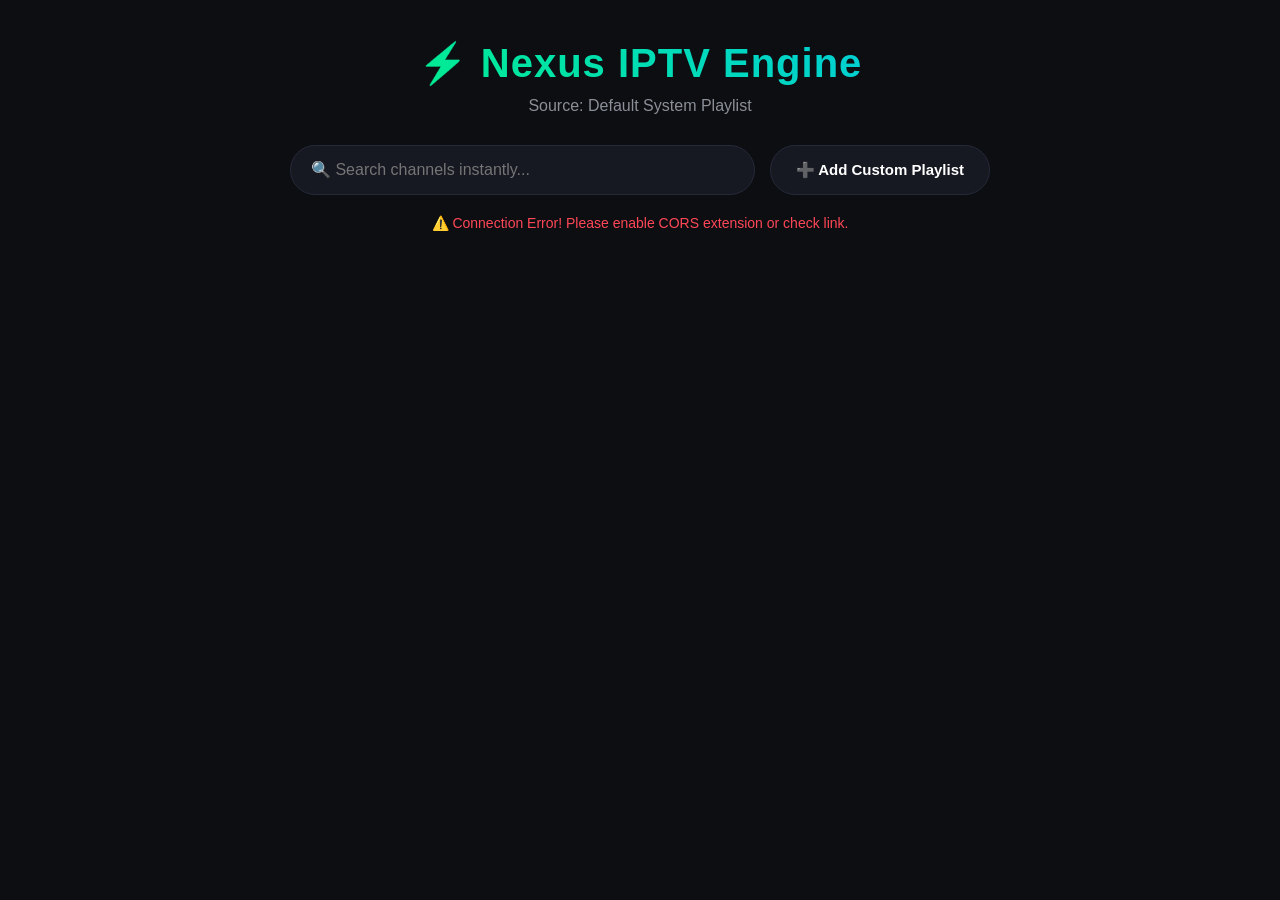
==== index.html @ 08beca46 "Update index.html" ====
<!DOCTYPE html>
<html lang="en">
<head>
    <meta charset="UTF-8">
    <meta name="viewport" content="width=device-width, initial-scale=1.0">
    <title>⚡ Nexus IPTV Engine</title>
    <link rel="stylesheet" href="style.css">
</head>
<body>

    <div class="header">
        <h1 id="appTitle">⚡ Nexus IPTV Engine</h1>
        <p id="playlistSource">Source: Loading default playlist...</p>
        
        <div class="controls-container">
            <div class="search-wrapper">
                <input type="text" id="searchBar" placeholder="🔍 Search channels instantly..." onkeyup="searchChannels()">
            </div>
            <button class="btn" onclick="addNewPlaylist()">➕ Add Custom Playlist</button>
        </div>

        <div id="statusMessage">Connecting to data stream...</div>
    </div>

    <div class="main-content">
        <div class="channel-grid" id="channelGrid">
            <!-- Channels JavaScript se yahan load honge -->
        </div>
    </div>

    <script src="script.js"></script>
</body>
</html>
---- style.css ----
:root {
    --bg-color: #0d0e12;
    --card-bg: #161822;
    --accent-color: #00ff66;
    --text-color: #ffffff;
    --text-muted: #8a8f98;
}

body {
    font-family: 'Segoe UI', Tahoma, Geneva, Verdana, sans-serif;
    background-color: var(--bg-color);
    color: var(--text-color);
    margin: 0;
    padding: 0;
    display: flex;
    flex-direction: column;
    align-items: center;
    min-height: 100vh;
}

.header {
    width: 100%;
    max-width: 1100px;
    padding: 40px 20px 20px 20px;
    box-sizing: border-box;
    text-align: center;
}

.header h1 {
    margin: 0 0 10px 0;
    font-size: 2.5rem;
    letter-spacing: 1px;
    background: linear-gradient(45deg, #00ff66, #00bcff);
    -webkit-background-clip: text;
    -webkit-text-fill-color: transparent;
}

.header p {
    color: var(--text-muted);
    margin: 0 0 30px 0;
}

/* Search aur Controls Area */
.controls-container {
    display: flex;
    gap: 15px;
    width: 100%;
    max-width: 700px;
    margin: 0 auto;
}

.search-wrapper {
    position: relative;
    flex: 1;
}

#searchBar {
    width: 100%;
    padding: 15px 20px;
    background-color: var(--card-bg);
    border: 1px solid #262938;
    border-radius: 30px;
    color: var(--text-color);
    font-size: 16px;
    outline: none;
    box-sizing: border-box;
    transition: all 0.3s ease;
}

#searchBar:focus {
    border-color: var(--accent-color);
    box-shadow: 0 0 15px rgba(0, 255, 102, 0.2);
}

.btn {
    background-color: var(--card-bg);
    border: 1px solid #262938;
    color: var(--text-color);
    padding: 0 25px;
    border-radius: 30px;
    cursor: pointer;
    font-weight: 600;
    font-size: 15px;
    transition: all 0.3s ease;
    white-space: nowrap;
}

.btn:hover {
    background-color: var(--accent-color);
    color: #000;
    border-color: var(--accent-color);
    box-shadow: 0 0 15px rgba(0, 255, 102, 0.3);
}

/* Status Indicator */
#statusMessage {
    margin: 20px 0;
    font-size: 14px;
    color: var(--accent-color);
    font-weight: 500;
}

/* Channel Grid Layout */
.main-content {
    width: 100%;
    max-width: 1100px;
    padding: 0 20px 40px 20px;
    box-sizing: border-box;
}

.channel-grid {
    display: grid;
    grid-template-columns: repeat(auto-fill, minmax(180px, 1fr));
    gap: 20px;
}

.channel-card {
    background-color: var(--card-bg);
    border: 1px solid #1f2230;
    border-radius: 16px;
    padding: 25px 15px;
    text-align: center;
    cursor: pointer;
    transition: transform 0.2s ease, border-color 0.2s ease;
    display: flex;
    flex-direction: column;
    justify-content: center;
    align-items: center;
    height: 100px;
}

.channel-card:hover {
    transform: translateY(-5px);
    border-color: var(--accent-color);
    background: linear-gradient(145deg, #161822, #1a1d2a);
}

.channel-icon {
    font-size: 28px;
    margin-bottom: 12px;
}

.channel-name {
    font-size: 14px;
    font-weight: 600;
    width: 100%;
    white-space: nowrap;
    overflow: hidden;
    text-overflow: ellipsis;
}

/* Responsive Configuration (Mobile View ke liye) */
@media (max-width: 600px) {
    .controls-container {
        flex-direction: column;
    }
    .btn {
        padding: 15px;
    }
}
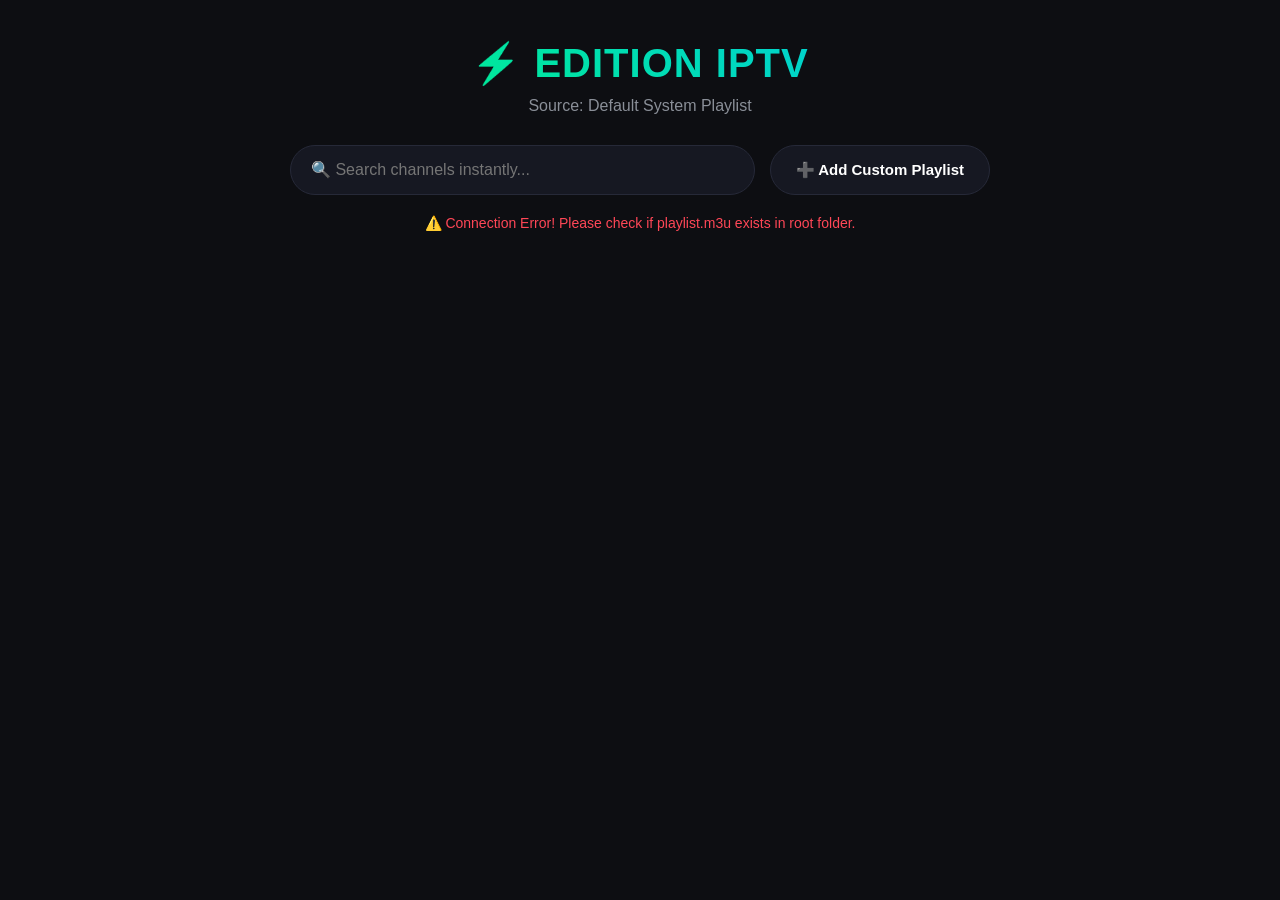
==== commit e2b943be: "Update index.html" ====
--- a/index.html
+++ b/index.html
@@ -3,13 +3,13 @@
 <head>
     <meta charset="UTF-8">
     <meta name="viewport" content="width=device-width, initial-scale=1.0">
-    <title>⚡ Nexus IPTV Engine</title>
+    <title>⚡ EDITION IPTV</title>
     <link rel="stylesheet" href="style.css">
 </head>
 <body>
 
     <div class="header">
-        <h1 id="appTitle">⚡ Nexus IPTV Engine</h1>
+        <h1 id="appTitle">⚡ EDITION IPTV</h1>
         <p id="playlistSource">Source: Loading default playlist...</p>
         
         <div class="controls-container">
--- a/style.css
+++ b/style.css
@@ -16,13 +16,13 @@
     flex-direction: column;
     align-items: center;
     min-height: 100vh;
+    box-sizing: border-box;
 }
 
 .header {
     width: 100%;
     max-width: 1100px;
     padding: 40px 20px 20px 20px;
-    box-sizing: border-box;
     text-align: center;
 }
 
@@ -40,7 +40,6 @@
     margin: 0 0 30px 0;
 }
 
-/* Search aur Controls Area */
 .controls-container {
     display: flex;
     gap: 15px;
@@ -92,7 +91,6 @@
     box-shadow: 0 0 15px rgba(0, 255, 102, 0.3);
 }
 
-/* Status Indicator */
 #statusMessage {
     margin: 20px 0;
     font-size: 14px;
@@ -100,12 +98,10 @@
     font-weight: 500;
 }
 
-/* Channel Grid Layout */
 .main-content {
     width: 100%;
     max-width: 1100px;
     padding: 0 20px 40px 20px;
-    box-sizing: border-box;
 }
 
 .channel-grid {
@@ -149,12 +145,31 @@
     text-overflow: ellipsis;
 }
 
-/* Responsive Configuration (Mobile View ke liye) */
+/* Player Page Specific Styling */
+.player-page-container {
+    width: 100%;
+    max-width: 850px;
+    text-align: center;
+    margin-top: 20px;
+}
+
+.video-wrapper {
+    background-color: #000;
+    border-radius: 16px;
+    padding: 10px;
+    border: 1px solid #262938;
+    box-shadow: 0 10px 30px rgba(0,0,0,0.5);
+    overflow: hidden;
+}
+
+video {
+    width: 100%;
+    aspect-ratio: 16/9;
+    border-radius: 8px;
+    outline: none;
+}
+
 @media (max-width: 600px) {
-    .controls-container {
-        flex-direction: column;
-    }
-    .btn {
-        padding: 15px;
-    }
+    .controls-container { flex-direction: column; }
+    .btn { padding: 15px; }
 }
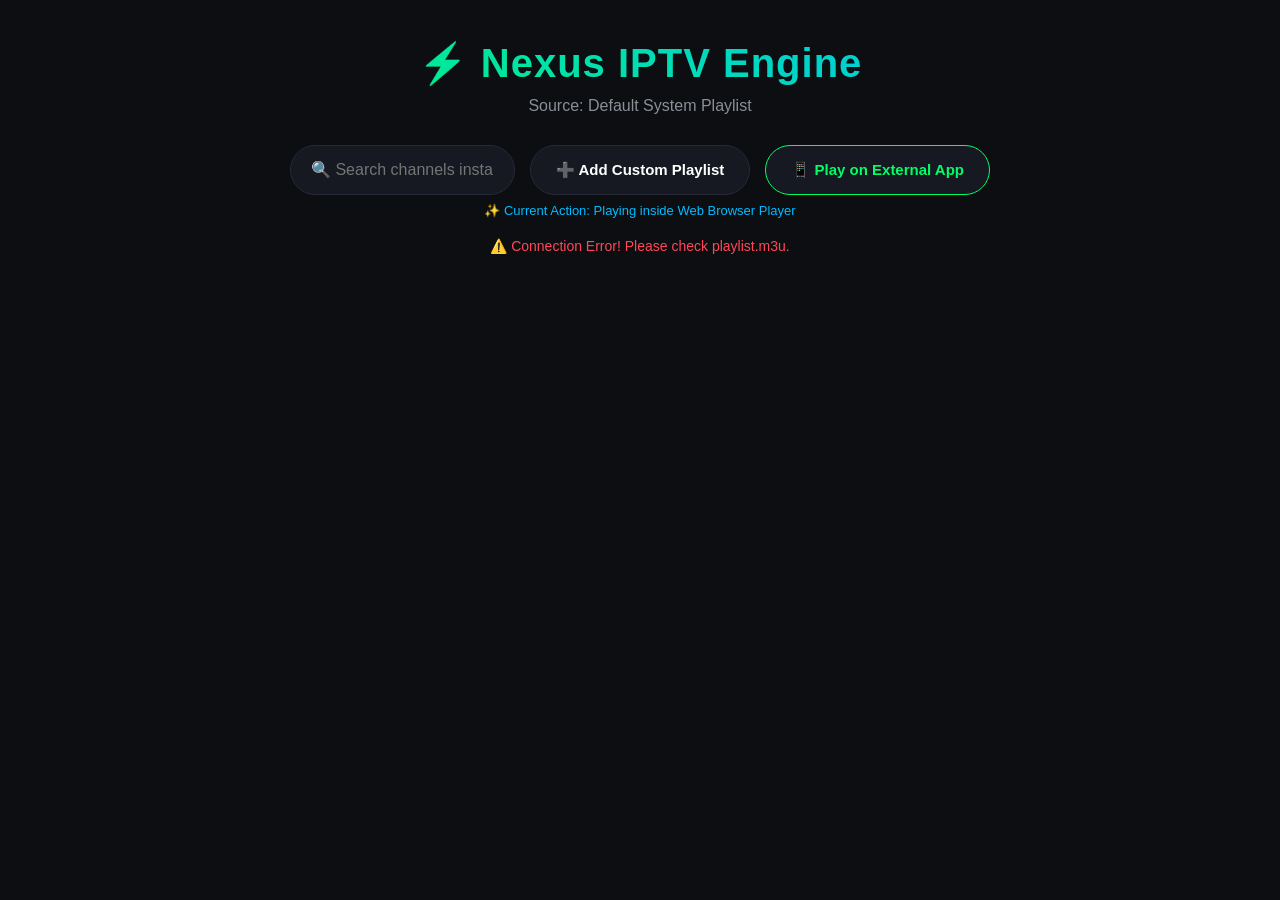
==== commit ea6c1192: "Update index.html" ====
--- a/index.html
+++ b/index.html
@@ -5,19 +5,66 @@
     <meta name="viewport" content="width=device-width, initial-scale=1.0">
     <title>⚡ EDITION IPTV</title>
     <link rel="stylesheet" href="style.css">
+    <style>
+        /* External App Options Modal Window Styling */
+        .modal {
+            display: none; 
+            position: fixed; 
+            z-index: 1000; 
+            left: 0; top: 0; width: 100%; height: 100%; 
+            background-color: rgba(13, 14, 18, 0.85);
+            backdrop-filter: blur(8px);
+            align-items: center; justify-content: center;
+        }
+        .modal-content {
+            background-color: #161822;
+            border: 1px solid #262938;
+            padding: 30px;
+            border-radius: 24px;
+            width: 90%; max-width: 380px;
+            text-align: center;
+            box-shadow: 0 10px 40px rgba(0, 255, 102, 0.15);
+        }
+        .modal-title { margin-top: 0; font-size: 1.3rem; color: #fff; font-weight: 600; }
+        .app-btn-container {
+            display: flex; flex-direction: column; gap: 12px; margin-top: 25px;
+        }
+        .app-btn {
+            padding: 14px 18px; border-radius: 14px; border: 1px solid #1f2230;
+            background-color: #0d0e12; color: #fff; cursor: pointer;
+            font-size: 15px; font-weight: 600; transition: all 0.25s ease; 
+            display: flex; align-items: center; justify-content: space-between;
+        }
+        .app-btn:hover {
+            border-color: var(--accent-color);
+            background-color: #161822;
+            box-shadow: 0 0 10px rgba(0, 255, 102, 0.1);
+        }
+        .rec-tag {
+            background-color: #00ff66; color: #000; font-size: 10px;
+            padding: 3px 8px; border-radius: 6px; font-weight: bold; letter-spacing: 0.5px;
+        }
+        .active-mode-indicator {
+            font-size: 13px; color: #00bcff; margin-top: 8px; font-weight: 500;
+        }
+    </style>
 </head>
 <body>
 
     <div class="header">
-        <h1 id="appTitle">⚡ EDITION IPTV</h1>
-        <p id="playlistSource">Source: Loading default playlist...</p>
+        <h1 id="appTitle">⚡ Nexus IPTV Engine</h1>
+        <p id="playlistSource">Source: Loading database stream...</p>
         
         <div class="controls-container">
             <div class="search-wrapper">
                 <input type="text" id="searchBar" placeholder="🔍 Search channels instantly..." onkeyup="searchChannels()">
             </div>
             <button class="btn" onclick="addNewPlaylist()">➕ Add Custom Playlist</button>
+            <!-- 🚀 Wahi interface, bas ek action button add kiya hai setup change karne ke liye -->
+            <button class="btn" id="modeToggleBtn" onclick="togglePlaybackMode()" style="border-color: #00ff66; color: #00ff66;">📱 Play on External App</button>
         </div>
+        
+        <div class="active-mode-indicator" id="currentModeStatus">✨ Current Action: Playing inside Web Browser Player</div>
 
         <div id="statusMessage">Connecting to data stream...</div>
     </div>
@@ -28,6 +75,19 @@
         </div>
     </div>
 
+    <!-- 🚀 External App Selection Popup (Bilkul clean overlay) -->
+    <div id="appSelectorModal" class="modal">
+        <div class="modal-content">
+            <h3 class="modal-title" id="modalChannelName">Select Target Player</h3>
+            <div class="app-btn-container">
+                <button class="app-btn" id="vlcBtn">🧡 VLC Player <span class="rec-tag">RECOMMENDED</span></button>
+                <button class="app-btn" id="mxBtn">💙 MX Player</button>
+                <button class="app-btn" id="ottBtn">💚 OTT Player</button>
+            </div>
+            <button class="btn" style="margin-top: 25px; padding: 12px 25px; background: #262938;" onclick="closeModal()">❌ Cancel</button>
+        </div>
+    </div>
+
     <script src="script.js"></script>
 </body>
 </html>
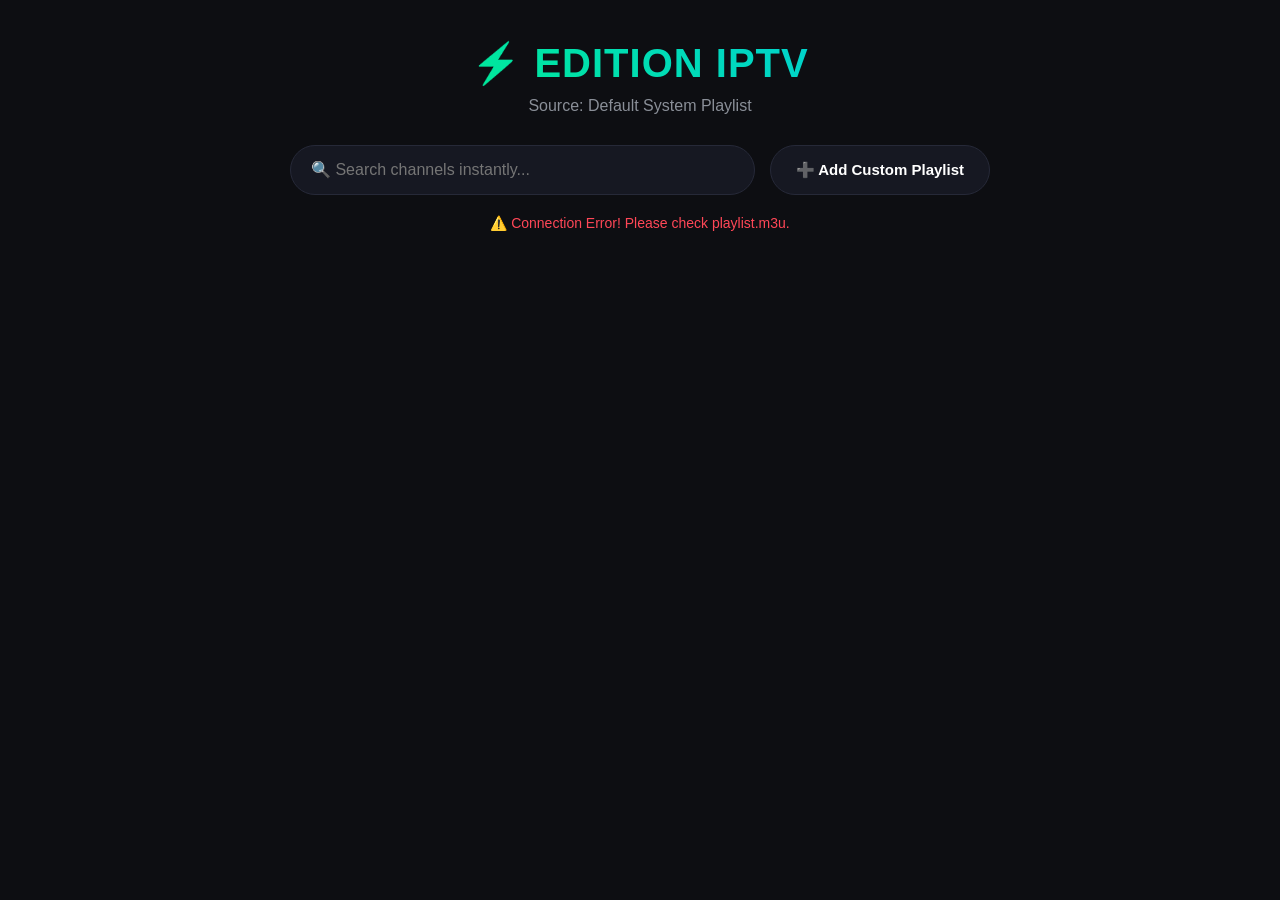
==== commit a58e8d02: "Update index.html" ====
--- a/index.html
+++ b/index.html
@@ -5,66 +5,19 @@
     <meta name="viewport" content="width=device-width, initial-scale=1.0">
     <title>⚡ EDITION IPTV</title>
     <link rel="stylesheet" href="style.css">
-    <style>
-        /* External App Options Modal Window Styling */
-        .modal {
-            display: none; 
-            position: fixed; 
-            z-index: 1000; 
-            left: 0; top: 0; width: 100%; height: 100%; 
-            background-color: rgba(13, 14, 18, 0.85);
-            backdrop-filter: blur(8px);
-            align-items: center; justify-content: center;
-        }
-        .modal-content {
-            background-color: #161822;
-            border: 1px solid #262938;
-            padding: 30px;
-            border-radius: 24px;
-            width: 90%; max-width: 380px;
-            text-align: center;
-            box-shadow: 0 10px 40px rgba(0, 255, 102, 0.15);
-        }
-        .modal-title { margin-top: 0; font-size: 1.3rem; color: #fff; font-weight: 600; }
-        .app-btn-container {
-            display: flex; flex-direction: column; gap: 12px; margin-top: 25px;
-        }
-        .app-btn {
-            padding: 14px 18px; border-radius: 14px; border: 1px solid #1f2230;
-            background-color: #0d0e12; color: #fff; cursor: pointer;
-            font-size: 15px; font-weight: 600; transition: all 0.25s ease; 
-            display: flex; align-items: center; justify-content: space-between;
-        }
-        .app-btn:hover {
-            border-color: var(--accent-color);
-            background-color: #161822;
-            box-shadow: 0 0 10px rgba(0, 255, 102, 0.1);
-        }
-        .rec-tag {
-            background-color: #00ff66; color: #000; font-size: 10px;
-            padding: 3px 8px; border-radius: 6px; font-weight: bold; letter-spacing: 0.5px;
-        }
-        .active-mode-indicator {
-            font-size: 13px; color: #00bcff; margin-top: 8px; font-weight: 500;
-        }
-    </style>
 </head>
 <body>
 
     <div class="header">
-        <h1 id="appTitle">⚡ Nexus IPTV Engine</h1>
-        <p id="playlistSource">Source: Loading database stream...</p>
+        <h1 id="appTitle">⚡ EDITION IPTV</h1>
+        <p id="playlistSource">Source: Loading default playlist...</p>
         
         <div class="controls-container">
             <div class="search-wrapper">
                 <input type="text" id="searchBar" placeholder="🔍 Search channels instantly..." onkeyup="searchChannels()">
             </div>
             <button class="btn" onclick="addNewPlaylist()">➕ Add Custom Playlist</button>
-            <!-- 🚀 Wahi interface, bas ek action button add kiya hai setup change karne ke liye -->
-            <button class="btn" id="modeToggleBtn" onclick="togglePlaybackMode()" style="border-color: #00ff66; color: #00ff66;">📱 Play on External App</button>
         </div>
-        
-        <div class="active-mode-indicator" id="currentModeStatus">✨ Current Action: Playing inside Web Browser Player</div>
 
         <div id="statusMessage">Connecting to data stream...</div>
     </div>
@@ -75,19 +28,6 @@
         </div>
     </div>
 
-    <!-- 🚀 External App Selection Popup (Bilkul clean overlay) -->
-    <div id="appSelectorModal" class="modal">
-        <div class="modal-content">
-            <h3 class="modal-title" id="modalChannelName">Select Target Player</h3>
-            <div class="app-btn-container">
-                <button class="app-btn" id="vlcBtn">🧡 VLC Player <span class="rec-tag">RECOMMENDED</span></button>
-                <button class="app-btn" id="mxBtn">💙 MX Player</button>
-                <button class="app-btn" id="ottBtn">💚 OTT Player</button>
-            </div>
-            <button class="btn" style="margin-top: 25px; padding: 12px 25px; background: #262938;" onclick="closeModal()">❌ Cancel</button>
-        </div>
-    </div>
-
     <script src="script.js"></script>
 </body>
-</html>
+</html>
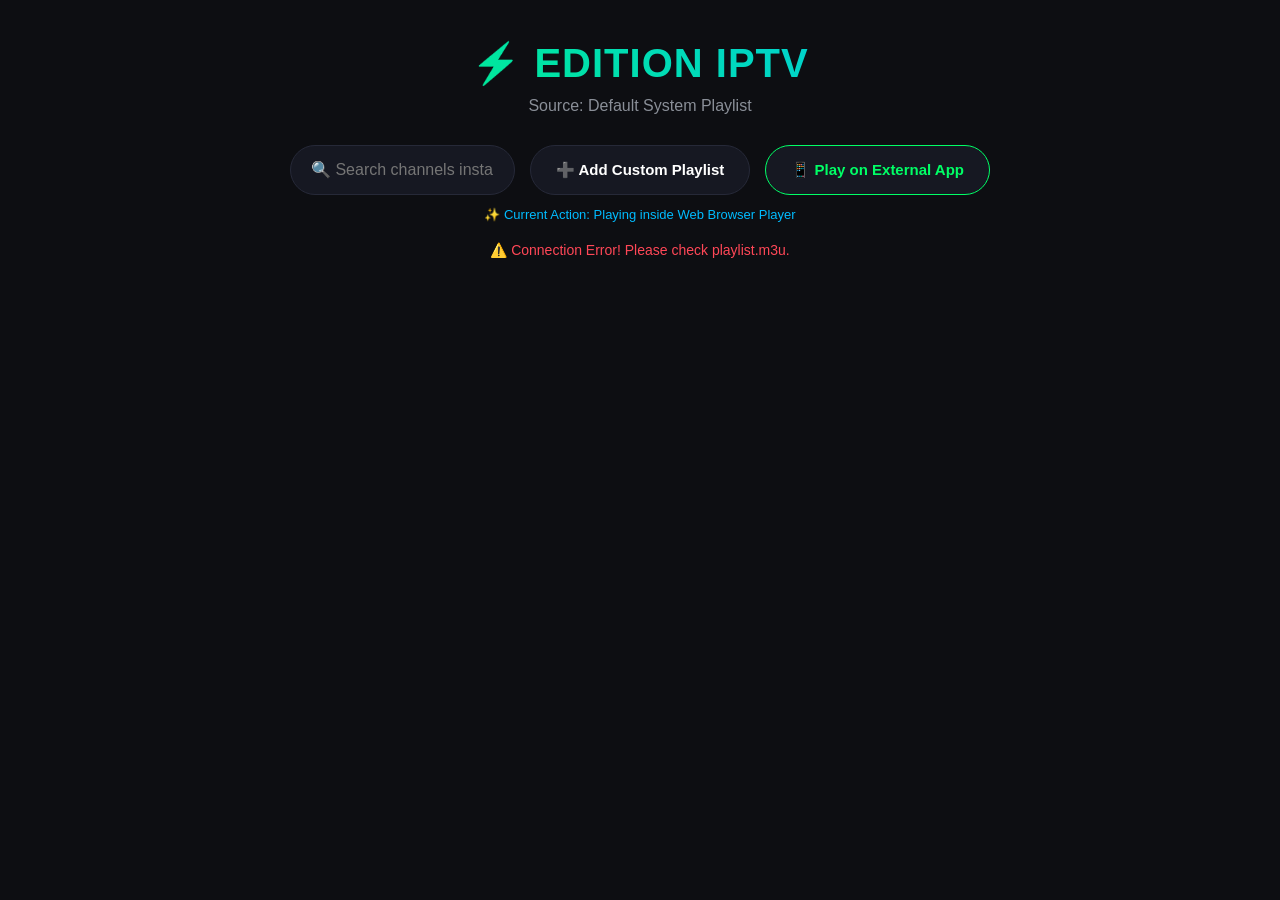
==== commit 519f7cc6: "Update index.html" ====
--- a/index.html
+++ b/index.html
@@ -5,6 +5,49 @@
     <meta name="viewport" content="width=device-width, initial-scale=1.0">
     <title>⚡ EDITION IPTV</title>
     <link rel="stylesheet" href="style.css">
+    <style>
+        /* External App Options Modal Window Styling - Clean & Premium Layout */
+        .modal {
+            display: none; 
+            position: fixed; 
+            z-index: 1000; 
+            left: 0; top: 0; width: 100%; height: 100%; 
+            background-color: rgba(13, 14, 18, 0.85);
+            backdrop-filter: blur(8px);
+            align-items: center; justify-content: center;
+        }
+        .modal-content {
+            background-color: #161822;
+            border: 1px solid #262938;
+            padding: 30px;
+            border-radius: 24px;
+            width: 90%; max-width: 380px;
+            text-align: center;
+            box-shadow: 0 10px 40px rgba(0, 255, 102, 0.15);
+        }
+        .modal-title { margin-top: 0; font-size: 1.3rem; color: #fff; font-weight: 600; font-family: sans-serif; }
+        .app-btn-container {
+            display: flex; flex-direction: column; gap: 12px; margin-top: 25px;
+        }
+        .app-btn {
+            padding: 14px 18px; border-radius: 14px; border: 1px solid #1f2230;
+            background-color: #0d0e12; color: #fff; cursor: pointer;
+            font-size: 15px; font-weight: 600; transition: all 0.25s ease; 
+            display: flex; align-items: center; justify-content: space-between;
+        }
+        .app-btn:hover {
+            border-color: #00ff66;
+            background-color: #161822;
+            box-shadow: 0 0 10px rgba(0, 255, 102, 0.1);
+        }
+        .rec-tag {
+            background-color: #00ff66; color: #000; font-size: 10px;
+            padding: 3px 8px; border-radius: 6px; font-weight: bold; letter-spacing: 0.5px;
+        }
+        .active-mode-indicator {
+            font-size: 13px; color: #00bcff; margin-top: 12px; font-weight: 500; font-family: sans-serif;
+        }
+    </style>
 </head>
 <body>
 
@@ -17,7 +60,12 @@
                 <input type="text" id="searchBar" placeholder="🔍 Search channels instantly..." onkeyup="searchChannels()">
             </div>
             <button class="btn" onclick="addNewPlaylist()">➕ Add Custom Playlist</button>
+            <!-- 📱 Aapka naya mode controller button jo interface ko bina badle logic change karega -->
+            <button class="btn" id="modeToggleBtn" onclick="togglePlaybackMode()" style="border-color: #00ff66; color: #00ff66;">📱 Play on External App</button>
         </div>
+
+        <!-- ⚡ Niche status dikhane ke liye dynamic indicator line -->
+        <div class="active-mode-indicator" id="currentModeStatus">✨ Current Action: Playing inside Web Browser Player</div>
 
         <div id="statusMessage">Connecting to data stream...</div>
     </div>
@@ -28,6 +76,19 @@
         </div>
     </div>
 
+    <!-- 🚀 External App Selection Popup (Jab external mode me tap karenge tab khulega) -->
+    <div id="appSelectorModal" class="modal">
+        <div class="modal-content">
+            <h3 class="modal-title" id="modalChannelName">Select Target Player</h3>
+            <div class="app-btn-container">
+                <button class="app-btn" id="vlcBtn">🧡 VLC Player <span class="rec-tag">RECOMMENDED</span></button>
+                <button class="app-btn" id="mxBtn">💙 MX Player</button>
+                <button class="app-btn" id="ottBtn">💚 OTT Player</button>
+            </div>
+            <button class="btn" style="margin-top: 25px; padding: 12px 25px; background: #262938; border: none; color: white; border-radius: 10px; cursor: pointer;" onclick="closeModal()">❌ Cancel</button>
+        </div>
+    </div>
+
     <script src="script.js"></script>
 </body>
-</html>+</html>
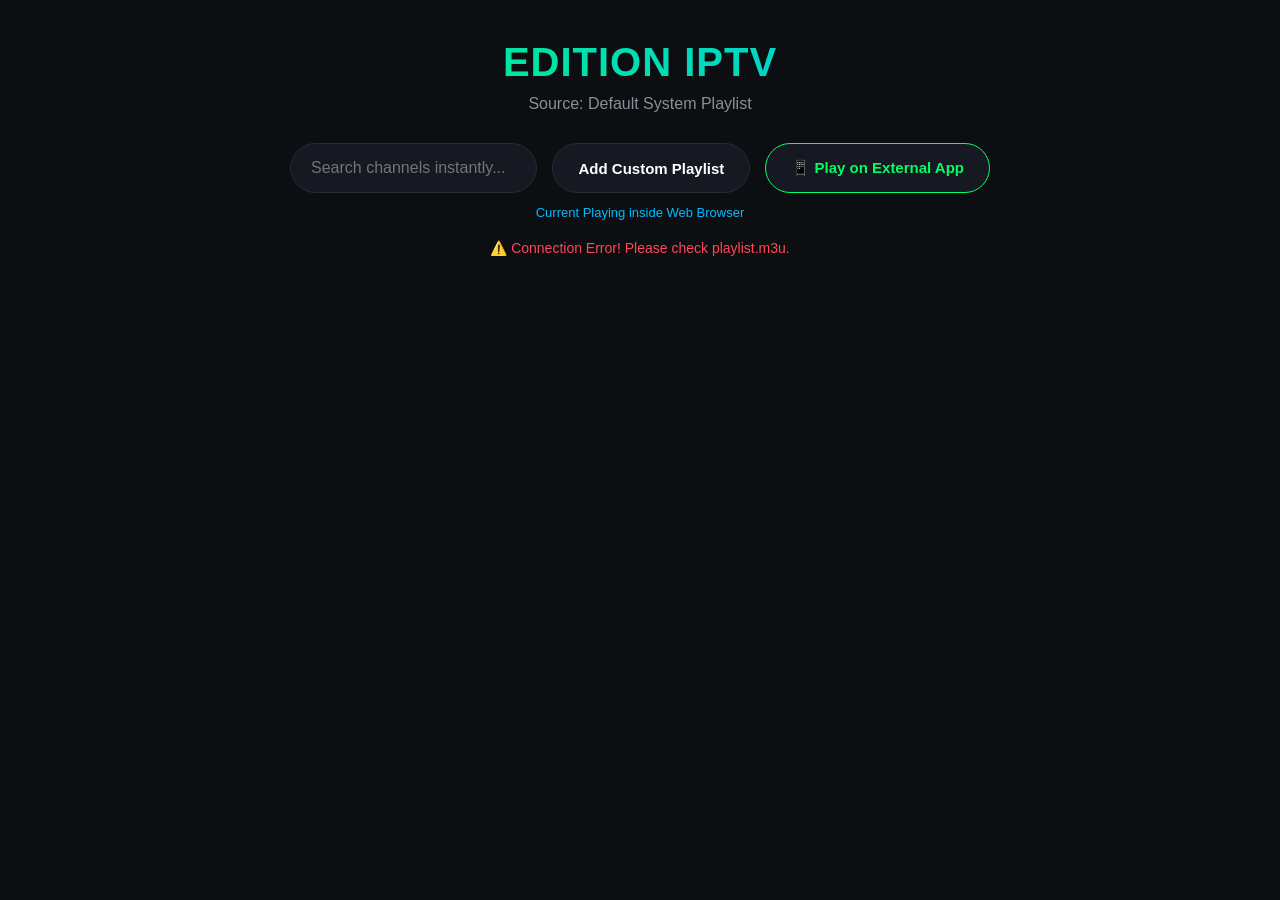
==== commit b7da32f6: "Remove emojis and update text in index.html" ====
--- a/index.html
+++ b/index.html
@@ -3,10 +3,9 @@
 <head>
     <meta charset="UTF-8">
     <meta name="viewport" content="width=device-width, initial-scale=1.0">
-    <title>⚡ EDITION IPTV</title>
+    <title>EDITION IPTV</title>
     <link rel="stylesheet" href="style.css">
     <style>
-        /* External App Options Modal Window Styling - Clean & Premium Layout */
         .modal {
             display: none; 
             position: fixed; 
@@ -52,38 +51,36 @@
 <body>
 
     <div class="header">
-        <h1 id="appTitle">⚡ EDITION IPTV</h1>
-        <p id="playlistSource">Source: Loading default playlist...</p>
+        <h1 id="appTitle">EDITION IPTV</h1>
+        <p id="playlistSource">Source: default playlist</p>
         
         <div class="controls-container">
             <div class="search-wrapper">
-                <input type="text" id="searchBar" placeholder="🔍 Search channels instantly..." onkeyup="searchChannels()">
+                <input type="text" id="searchBar" placeholder="Search channels instantly..." onkeyup="searchChannels()">
             </div>
-            <button class="btn" onclick="addNewPlaylist()">➕ Add Custom Playlist</button>
-            <!-- 📱 Aapka naya mode controller button jo interface ko bina badle logic change karega -->
+            <button class="btn" onclick="addNewPlaylist()">Add Custom Playlist</button>
             <button class="btn" id="modeToggleBtn" onclick="togglePlaybackMode()" style="border-color: #00ff66; color: #00ff66;">📱 Play on External App</button>
         </div>
 
-        <!-- ⚡ Niche status dikhane ke liye dynamic indicator line -->
-        <div class="active-mode-indicator" id="currentModeStatus">✨ Current Action: Playing inside Web Browser Player</div>
+        
+        <div class="active-mode-indicator" id="currentModeStatus">Current Playing inside Web Browser</div>
 
-        <div id="statusMessage">Connecting to data stream...</div>
+        <div id="statusMessage">Connecting to stream</div>
     </div>
 
     <div class="main-content">
         <div class="channel-grid" id="channelGrid">
-            <!-- Channels JavaScript se yahan load honge -->
+        
         </div>
     </div>
 
-    <!-- 🚀 External App Selection Popup (Jab external mode me tap karenge tab khulega) -->
     <div id="appSelectorModal" class="modal">
         <div class="modal-content">
             <h3 class="modal-title" id="modalChannelName">Select Target Player</h3>
             <div class="app-btn-container">
-                <button class="app-btn" id="vlcBtn">🧡 VLC Player <span class="rec-tag">RECOMMENDED</span></button>
-                <button class="app-btn" id="mxBtn">💙 MX Player</button>
-                <button class="app-btn" id="ottBtn">💚 OTT Player</button>
+                <button class="app-btn" id="vlcBtn">VLC Player <span class="rec-tag">RECOMMENDED</span></button>
+                <button class="app-btn" id="mxBtn">MX Player</button>
+                <button class="app-btn" id="ottBtn">OTT Player</button>
             </div>
             <button class="btn" style="margin-top: 25px; padding: 12px 25px; background: #262938; border: none; color: white; border-radius: 10px; cursor: pointer;" onclick="closeModal()">❌ Cancel</button>
         </div>
--- a/style.css
+++ b/style.css
@@ -145,7 +145,6 @@
     text-overflow: ellipsis;
 }
 
-/* Player Page Specific Styling */
 .player-page-container {
     width: 100%;
     max-width: 850px;
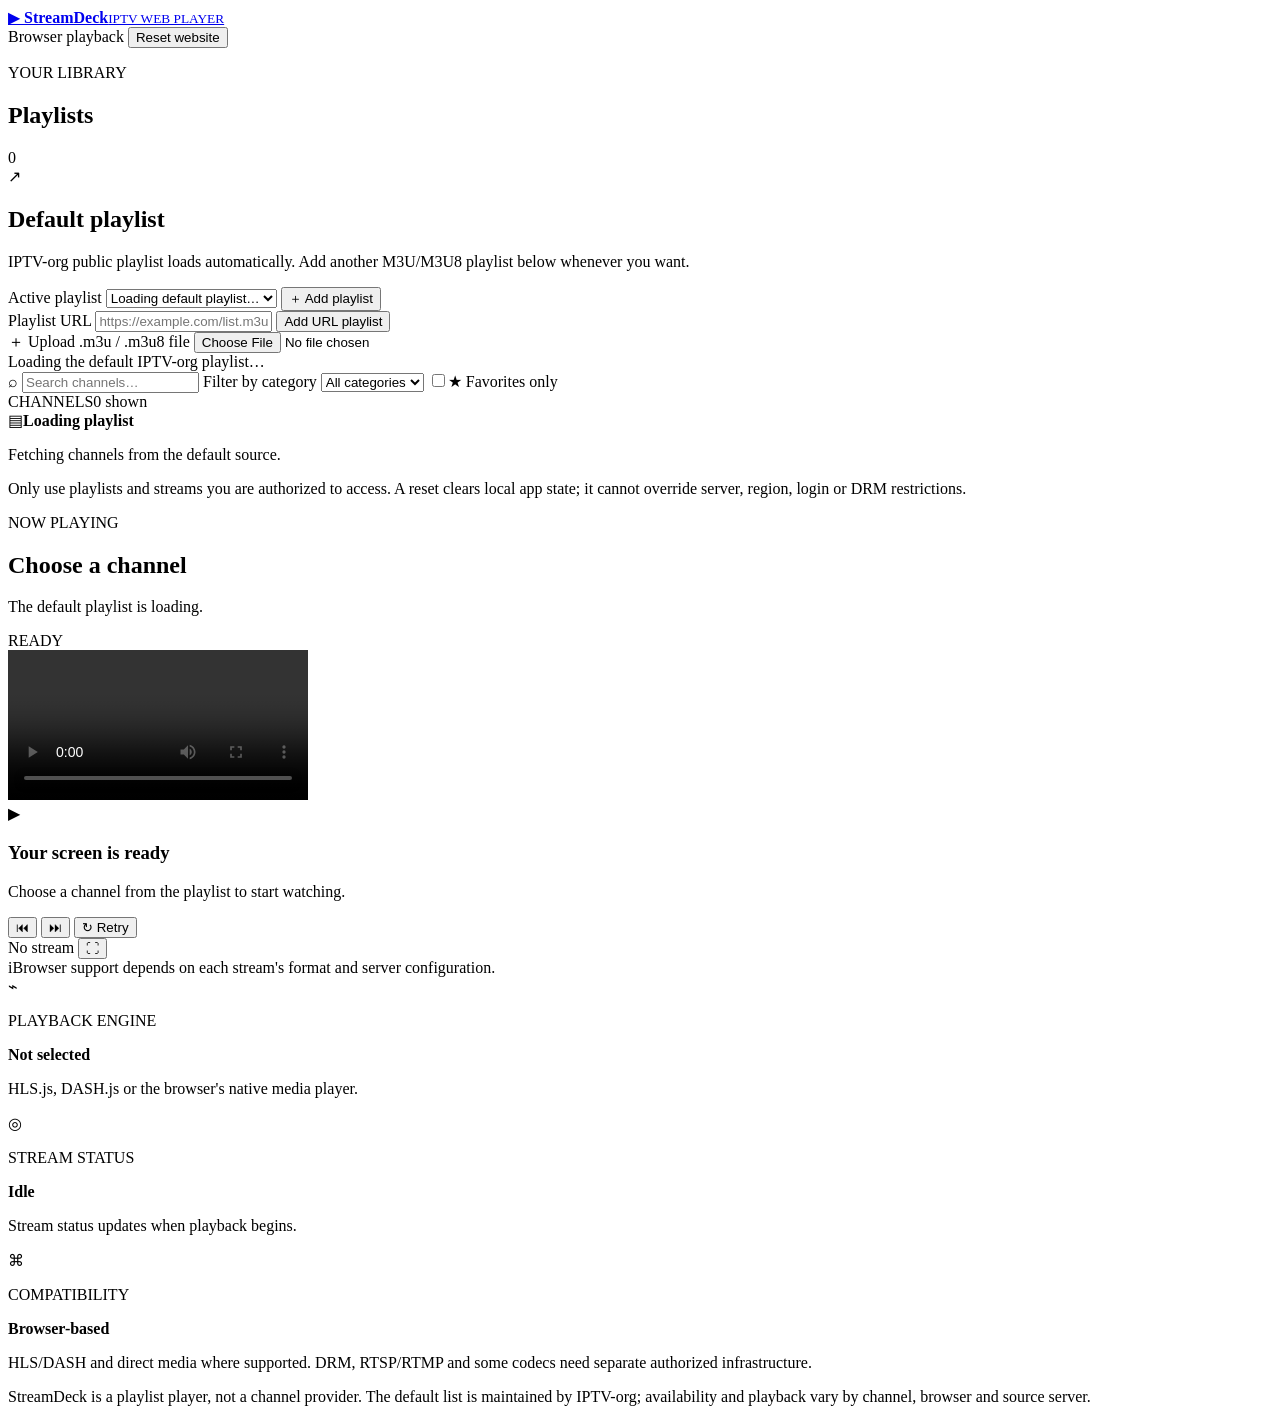
==== commit 9903b2d7: "Update index.html" ====
--- a/index.html
+++ b/index.html
@@ -1,91 +1,130 @@
-<!DOCTYPE html>
+<!doctype html>
 <html lang="en">
 <head>
-    <meta charset="UTF-8">
-    <meta name="viewport" content="width=device-width, initial-scale=1.0">
-    <title>EDITION IPTV</title>
-    <link rel="stylesheet" href="style.css">
-    <style>
-        .modal {
-            display: none; 
-            position: fixed; 
-            z-index: 1000; 
-            left: 0; top: 0; width: 100%; height: 100%; 
-            background-color: rgba(13, 14, 18, 0.85);
-            backdrop-filter: blur(8px);
-            align-items: center; justify-content: center;
-        }
-        .modal-content {
-            background-color: #161822;
-            border: 1px solid #262938;
-            padding: 30px;
-            border-radius: 24px;
-            width: 90%; max-width: 380px;
-            text-align: center;
-            box-shadow: 0 10px 40px rgba(0, 255, 102, 0.15);
-        }
-        .modal-title { margin-top: 0; font-size: 1.3rem; color: #fff; font-weight: 600; font-family: sans-serif; }
-        .app-btn-container {
-            display: flex; flex-direction: column; gap: 12px; margin-top: 25px;
-        }
-        .app-btn {
-            padding: 14px 18px; border-radius: 14px; border: 1px solid #1f2230;
-            background-color: #0d0e12; color: #fff; cursor: pointer;
-            font-size: 15px; font-weight: 600; transition: all 0.25s ease; 
-            display: flex; align-items: center; justify-content: space-between;
-        }
-        .app-btn:hover {
-            border-color: #00ff66;
-            background-color: #161822;
-            box-shadow: 0 0 10px rgba(0, 255, 102, 0.1);
-        }
-        .rec-tag {
-            background-color: #00ff66; color: #000; font-size: 10px;
-            padding: 3px 8px; border-radius: 6px; font-weight: bold; letter-spacing: 0.5px;
-        }
-        .active-mode-indicator {
-            font-size: 13px; color: #00bcff; margin-top: 12px; font-weight: 500; font-family: sans-serif;
-        }
-    </style>
+  <meta charset="utf-8">
+  <meta name="viewport" content="width=device-width, initial-scale=1">
+  <meta name="theme-color" content="#080d17">
+  <meta name="description" content="A browser-based IPTV playlist and media player for streams you are authorized to watch.">
+  <title>StreamDeck — IPTV Web Player</title>
+  <link rel="stylesheet" href="styles.css">
+  <script src="app.js" defer></script>
 </head>
 <body>
+  <div class="app-shell">
+    <header class="topbar">
+      <a class="brand" href="#" aria-label="StreamDeck home">
+        <span class="brand-mark" aria-hidden="true">▶</span>
+        <span class="brand-copy"><strong>StreamDeck</strong><small>IPTV WEB PLAYER</small></span>
+      </a>
+      <div class="topbar-right">
+        <span class="secure-pill"><span class="pulse-dot"></span> Browser playback</span>
+        <button id="resetAppBtn" class="button button-quiet button-small" type="button" title="Clear the current session and reload the default playlist">Reset website</button>
+      </div>
+    </header>
 
-    <div class="header">
-        <h1 id="appTitle">EDITION IPTV</h1>
-        <p id="playlistSource">Source: default playlist</p>
-        
-        <div class="controls-container">
-            <div class="search-wrapper">
-                <input type="text" id="searchBar" placeholder="Search channels instantly..." onkeyup="searchChannels()">
-            </div>
-            <button class="btn" onclick="addNewPlaylist()">Add Custom Playlist</button>
-            <button class="btn" id="modeToggleBtn" onclick="togglePlaybackMode()" style="border-color: #00ff66; color: #00ff66;">📱 Play on External App</button>
+    <div class="workspace">
+      <aside class="sidebar panel" aria-label="Playlist and channels">
+        <div class="section-heading">
+          <div><p class="eyebrow">YOUR LIBRARY</p><h1>Playlists</h1></div>
+          <span id="channelCountBadge" class="count-badge">0</span>
         </div>
 
-        
-        <div class="active-mode-indicator" id="currentModeStatus">Current Playing inside Web Browser</div>
+        <section class="import-card" aria-labelledby="importTitle">
+          <div class="import-icon" aria-hidden="true">↗</div>
+          <div class="import-content">
+            <h2 id="importTitle">Default playlist</h2>
+            <p>IPTV-org public playlist loads automatically. Add another M3U/M3U8 playlist below whenever you want.</p>
+          </div>
+          <label class="field-label" for="playlistSelect">Active playlist</label>
+          <select id="playlistSelect" class="select-control playlist-select" aria-label="Active playlist">
+            <option value="">Loading default playlist…</option>
+          </select>
+          <button id="addPlaylistToggle" class="button button-primary add-playlist-toggle" type="button" aria-expanded="true">＋ Add playlist</button>
+          <div id="addPlaylistPanel" class="add-playlist-panel">
+            <form id="playlistUrlForm" class="url-form">
+              <label class="field-label" for="playlistUrl">Playlist URL</label>
+              <input id="playlistUrl" type="url" inputmode="url" placeholder="https://example.com/list.m3u" autocomplete="url">
+              <button class="button button-secondary" type="submit">Add URL playlist</button>
+            </form>
+            <label class="upload-button" for="playlistFile">＋ <span>Upload .m3u / .m3u8 file</span></label>
+            <input id="playlistFile" class="visually-hidden" type="file" accept=".m3u,.m3u8,.txt,application/vnd.apple.mpegurl,audio/x-mpegurl,text/plain">
+          </div>
+        </section>
 
-        <div id="statusMessage">Connecting to stream</div>
+        <div id="playlistMessage" class="message-box" role="status" aria-live="polite">Loading the default IPTV-org playlist…</div>
+
+        <div class="channel-tools">
+          <label class="search-wrap" for="channelSearch">
+            <span aria-hidden="true">⌕</span>
+            <input id="channelSearch" type="search" placeholder="Search channels…" autocomplete="off">
+          </label>
+          <label class="sr-only" for="groupFilter">Filter by category</label>
+          <select id="groupFilter" class="select-control"><option value="all">All categories</option></select>
+          <label class="favorite-filter"><input id="favoritesOnly" type="checkbox"><span>★</span> Favorites only</label>
+        </div>
+
+        <div class="list-heading"><span>CHANNELS</span><span id="visibleCount">0 shown</span></div>
+        <div id="channelList" class="channel-list" aria-label="Channel list" role="list">
+          <div class="empty-library"><span class="empty-library-icon">▤</span><strong>Loading playlist</strong><p>Fetching channels from the default source.</p></div>
+        </div>
+        <p class="sidebar-footnote">Only use playlists and streams you are authorized to access. A reset clears local app state; it cannot override server, region, login or DRM restrictions.</p>
+      </aside>
+
+      <main class="main-content">
+        <div class="player-heading">
+          <div class="title-stack">
+            <p class="eyebrow">NOW PLAYING</p>
+            <h2 id="currentTitle">Choose a channel</h2>
+            <p id="currentSubtitle" class="muted-line">The default playlist is loading.</p>
+          </div>
+          <span id="playerMode" class="mode-pill">READY</span>
+        </div>
+
+        <section class="player-card panel" aria-label="Video player">
+          <div class="video-frame" id="videoFrame">
+            <video id="video" playsinline controls preload="metadata" aria-label="IPTV video player"></video>
+            <div id="emptyState" class="empty-state">
+              <div class="empty-play">▶</div>
+              <h3>Your screen is ready</h3>
+              <p>Choose a channel from the playlist to start watching.</p>
+            </div>
+            <div id="loadingOverlay" class="loading-overlay" hidden>
+              <span class="loader"></span><span id="loadingText">Connecting to stream…</span>
+            </div>
+          </div>
+          <div class="player-controls-row">
+            <div class="transport-controls">
+              <button id="previousBtn" class="icon-button" type="button" aria-label="Previous channel" title="Previous channel">⏮</button>
+              <button id="nextBtn" class="icon-button" type="button" aria-label="Next channel" title="Next channel">⏭</button>
+              <button id="retryBtn" class="button button-secondary button-small" type="button">↻ Retry</button>
+            </div>
+            <div class="player-extra-controls">
+              <span id="streamTypeBadge" class="subtle-badge">No stream</span>
+              <button id="fullscreenBtn" class="icon-button" type="button" aria-label="Fullscreen" title="Fullscreen">⛶</button>
+            </div>
+          </div>
+        </section>
+
+        <div id="playbackMessage" class="playback-message" role="status" aria-live="polite">
+          <span class="status-icon">i</span><span id="playbackMessageText">Browser support depends on each stream's format and server configuration.</span>
+        </div>
+
+        <section class="details-grid" aria-label="Player information">
+          <article class="detail-card panel">
+            <div class="detail-icon">⌁</div><div><p class="eyebrow">PLAYBACK ENGINE</p><strong id="engineValue">Not selected</strong><p id="engineDescription" class="detail-description">HLS.js, DASH.js or the browser's native media player.</p></div>
+          </article>
+          <article class="detail-card panel">
+            <div class="detail-icon">◎</div><div><p class="eyebrow">STREAM STATUS</p><strong id="streamStatusValue">Idle</strong><p id="streamStatusDescription" class="detail-description">Stream status updates when playback begins.</p></div>
+          </article>
+          <article class="detail-card panel">
+            <div class="detail-icon">⌘</div><div><p class="eyebrow">COMPATIBILITY</p><strong>Browser-based</strong><p class="detail-description">HLS/DASH and direct media where supported. DRM, RTSP/RTMP and some codecs need separate authorized infrastructure.</p></div>
+          </article>
+        </section>
+
+        <footer class="page-footer">StreamDeck is a playlist player, not a channel provider. The default list is maintained by IPTV-org; availability and playback vary by channel, browser and source server.</footer>
+      </main>
     </div>
-
-    <div class="main-content">
-        <div class="channel-grid" id="channelGrid">
-        
-        </div>
-    </div>
-
-    <div id="appSelectorModal" class="modal">
-        <div class="modal-content">
-            <h3 class="modal-title" id="modalChannelName">Select Target Player</h3>
-            <div class="app-btn-container">
-                <button class="app-btn" id="vlcBtn">VLC Player <span class="rec-tag">RECOMMENDED</span></button>
-                <button class="app-btn" id="mxBtn">MX Player</button>
-                <button class="app-btn" id="ottBtn">OTT Player</button>
-            </div>
-            <button class="btn" style="margin-top: 25px; padding: 12px 25px; background: #262938; border: none; color: white; border-radius: 10px; cursor: pointer;" onclick="closeModal()">❌ Cancel</button>
-        </div>
-    </div>
-
-    <script src="script.js"></script>
+  </div>
+  <noscript><div class="noscript">This web player needs JavaScript enabled.</div></noscript>
 </body>
 </html>
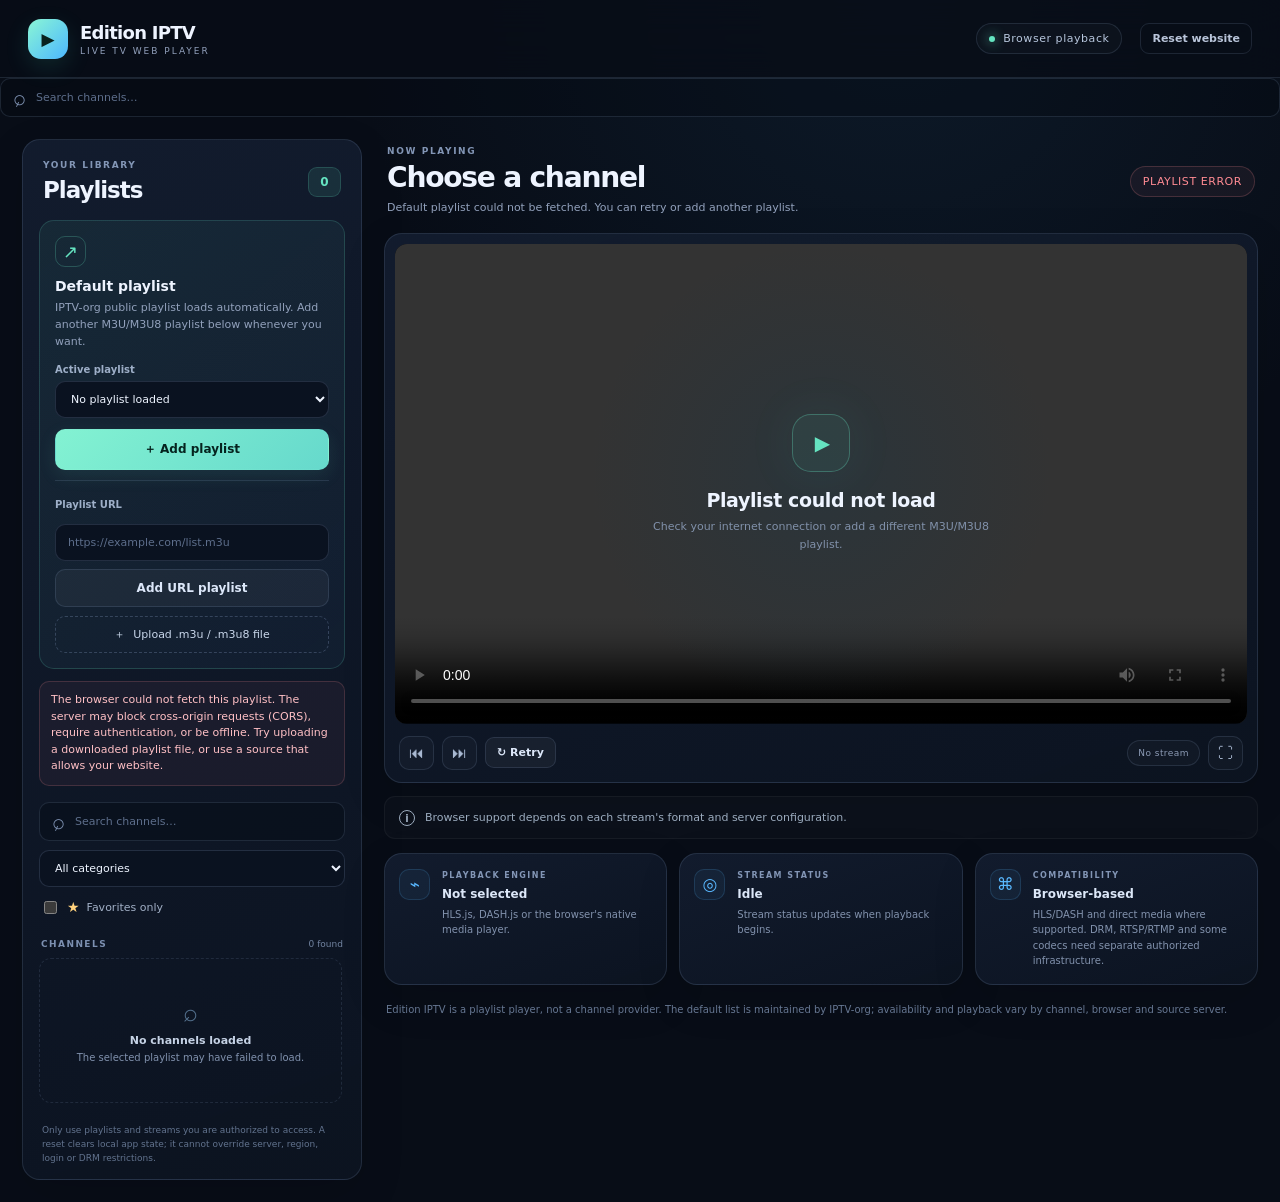
==== commit 02905132: "Update index.html" ====
--- a/index.html
+++ b/index.html
@@ -5,22 +5,29 @@
   <meta name="viewport" content="width=device-width, initial-scale=1">
   <meta name="theme-color" content="#080d17">
   <meta name="description" content="A browser-based IPTV playlist and media player for streams you are authorized to watch.">
-  <title>StreamDeck — IPTV Web Player</title>
+  <title>Edition IPTV — Live TV Web Player</title>
   <link rel="stylesheet" href="styles.css">
   <script src="app.js" defer></script>
 </head>
 <body>
-  <div class="app-shell">
+  <div id="appShell" class="app-shell">
     <header class="topbar">
-      <a class="brand" href="#" aria-label="StreamDeck home">
+      <a class="brand" href="#" aria-label="Edition IPTV home">
         <span class="brand-mark" aria-hidden="true">▶</span>
-        <span class="brand-copy"><strong>StreamDeck</strong><small>IPTV WEB PLAYER</small></span>
+        <span class="brand-copy"><strong>Edition IPTV</strong><small>LIVE TV WEB PLAYER</small></span>
       </a>
       <div class="topbar-right">
         <span class="secure-pill"><span class="pulse-dot"></span> Browser playback</span>
         <button id="resetAppBtn" class="button button-quiet button-small" type="button" title="Clear the current session and reload the default playlist">Reset website</button>
       </div>
     </header>
+
+    <div class="mobile-search-bar" aria-label="Search channels">
+      <label class="search-wrap mobile-search-wrap" for="channelSearchMobile">
+        <span aria-hidden="true">⌕</span>
+        <input id="channelSearchMobile" type="search" placeholder="Search channels…" autocomplete="off" aria-label="Search channels">
+      </label>
+    </div>
 
     <div class="workspace">
       <aside class="sidebar panel" aria-label="Playlist and channels">
@@ -121,10 +128,21 @@
           </article>
         </section>
 
-        <footer class="page-footer">StreamDeck is a playlist player, not a channel provider. The default list is maintained by IPTV-org; availability and playback vary by channel, browser and source server.</footer>
+        <footer class="page-footer">Edition IPTV is a playlist player, not a channel provider. The default list is maintained by IPTV-org; availability and playback vary by channel, browser and source server.</footer>
       </main>
     </div>
   </div>
+  <section id="maintenanceScreen" class="maintenance-screen" hidden aria-labelledby="maintenanceTitle">
+    <div class="maintenance-card">
+      <div class="maintenance-emblem" aria-hidden="true">E</div>
+      <p class="maintenance-label">EDITION IPTV SUPPORT</p>
+      <div class="maintenance-code">404 <span>·</span> TEMPORARILY UNAVAILABLE</div>
+      <h1 id="maintenanceTitle">We’ll Be Back Soon</h1>
+      <p class="maintenance-message">Sorry for the inconvenience. Our server is currently under maintenance while we upgrade the website. Please come back later.</p>
+      <div class="maintenance-divider"></div>
+      <p class="maintenance-foot">Thank you for your patience.</p>
+    </div>
+  </section>
   <noscript><div class="noscript">This web player needs JavaScript enabled.</div></noscript>
 </body>
 </html>
--- a/styles.css
+++ b/styles.css
@@ -0,0 +1,169 @@
+:root {
+  color-scheme: dark;
+  --bg: #080d17;
+  --panel: #111a2a;
+  --panel-2: #0e1726;
+  --border: rgba(156, 178, 218, .15);
+  --text: #eef4ff;
+  --muted: #92a1bc;
+  --accent: #65e4c1;
+  --accent-2: #59b8ff;
+  --danger: #ff8b93;
+  --warning: #ffd48c;
+  --radius: 18px;
+  font-family: Inter, ui-sans-serif, system-ui, -apple-system, BlinkMacSystemFont, "Segoe UI", sans-serif;
+}
+* { box-sizing: border-box; }
+body {
+  margin: 0;
+  min-height: 100vh;
+  color: var(--text);
+  background: radial-gradient(circle at 70% 0%, rgba(37, 92, 132, .16), transparent 34rem), var(--bg);
+}
+button, input, select { font: inherit; }
+button { cursor: pointer; }
+button:focus-visible, input:focus-visible, select:focus-visible, label:focus-within { outline: 2px solid var(--accent-2); outline-offset: 3px; }
+.app-shell { min-height: 100vh; }
+.topbar { height: 78px; padding: 0 28px; display: flex; align-items: center; justify-content: space-between; border-bottom: 1px solid var(--border); background: rgba(8, 13, 23, .82); backdrop-filter: blur(18px); position: sticky; top: 0; z-index: 5; }
+.brand { display: flex; align-items: center; gap: 12px; color: var(--text); text-decoration: none; }
+.brand-mark { width: 40px; height: 40px; display: grid; place-items: center; color: #08221d; border-radius: 13px; background: linear-gradient(135deg, #8af6d5, #4cb7ff); font-size: 17px; box-shadow: 0 8px 24px rgba(65, 207, 187, .14); }
+.brand-copy { display: flex; flex-direction: column; gap: 3px; }
+.brand-copy strong { letter-spacing: -.04em; font-size: 18px; }
+.brand-copy small { color: var(--muted); font-size: 9px; letter-spacing: .22em; }
+.topbar-right { display: flex; align-items: center; gap: 18px; }
+.secure-pill, .mode-pill, .subtle-badge { border: 1px solid var(--border); border-radius: 99px; display: inline-flex; align-items: center; gap: 8px; padding: 8px 12px; color: #b7c6dd; background: rgba(255,255,255,.025); font-size: 11px; letter-spacing: .05em; white-space: nowrap; }
+.pulse-dot { width: 6px; height: 6px; background: var(--accent); border-radius: 50%; box-shadow: 0 0 12px var(--accent); }
+.workspace { display: grid; grid-template-columns: 340px minmax(0, 1fr); gap: 22px; padding: 22px; max-width: 1800px; margin: 0 auto; align-items: start; }
+.panel { background: linear-gradient(160deg, rgba(19, 29, 47, .94), rgba(12, 20, 33, .96)); border: 1px solid var(--border); border-radius: var(--radius); box-shadow: 0 15px 45px rgba(0,0,0,.12); }
+.sidebar { padding: 20px 16px 14px; min-height: calc(100vh - 122px); display: flex; flex-direction: column; }
+.section-heading { display: flex; align-items: center; justify-content: space-between; padding: 0 4px 17px; }
+.eyebrow { color: #8396b6; font-size: 9px; font-weight: 750; letter-spacing: .18em; margin: 0 0 7px; }
+h1, h2, h3, p { margin-top: 0; }
+.section-heading h1 { margin: 0; font-size: 23px; letter-spacing: -.045em; }
+.count-badge { color: var(--accent); background: rgba(101, 228, 193, .1); border: 1px solid rgba(101,228,193,.18); border-radius: 9px; min-width: 33px; height: 30px; display: grid; place-items: center; font-size: 12px; font-weight: 700; }
+.import-card { padding: 15px; border: 1px solid rgba(101,228,193,.18); border-radius: 15px; background: linear-gradient(140deg, rgba(101,228,193,.07), rgba(89,184,255,.045)); }
+.import-icon { display: grid; place-items: center; width: 31px; height: 31px; border: 1px solid rgba(101,228,193,.24); border-radius: 10px; color: var(--accent); margin-bottom: 11px; font-size: 18px; }
+.import-content h2 { margin: 0 0 5px; font-size: 14px; }
+.import-content p { color: var(--muted); font-size: 11px; line-height: 1.55; margin: 0 0 14px; }
+.url-form { display: grid; gap: 8px; }
+input[type="url"], input[type="search"], .select-control { min-width: 0; color: var(--text); background: #0a1220; border: 1px solid rgba(151,174,216,.18); border-radius: 10px; outline: 0; }
+input[type="url"] { width: 100%; padding: 11px 12px; font-size: 11px; }
+input::placeholder { color: #5d6e8b; }
+.button { border: 1px solid transparent; border-radius: 10px; display: inline-flex; align-items: center; justify-content: center; gap: 7px; padding: 11px 14px; font-size: 12px; font-weight: 750; transition: transform .18s ease, background .18s ease, border-color .18s ease; }
+.button:hover { transform: translateY(-1px); }
+.button-primary { color: #05231e; background: linear-gradient(135deg, #83f2d2, #66d9cc); box-shadow: 0 6px 18px rgba(101,228,193,.1); }
+.button-primary:hover { background: #9cffe4; }
+.button-secondary { color: #dce7f9; background: rgba(255,255,255,.045); border-color: var(--border); }
+.button-quiet { color: #b9c5da; background: transparent; border-color: var(--border); }
+.button-small { padding: 8px 11px; border-radius: 9px; font-size: 11px; }
+.upload-button { margin-top: 9px; width: 100%; display: flex; align-items: center; justify-content: center; gap: 8px; padding: 10px 8px; color: #c9d7eb; border: 1px dashed rgba(148,170,211,.27); border-radius: 10px; font-size: 11px; cursor: pointer; transition: background .18s ease; }
+.upload-button:hover { background: rgba(255,255,255,.04); }
+.text-button { border: 0; background: transparent; color: #8bbcff; font-size: 11px; margin-top: 11px; padding: 0; }
+.text-button:hover { color: #b6d8ff; }
+.message-box { font-size: 11px; line-height: 1.5; color: var(--muted); margin: 12px 0 16px; padding: 10px 11px; border-radius: 10px; background: rgba(255,255,255,.025); border: 1px solid rgba(255,255,255,.045); overflow-wrap: anywhere; }
+.message-box[data-kind="success"] { color: #94f0d3; border-color: rgba(101,228,193,.15); background: rgba(101,228,193,.045); }
+.message-box[data-kind="error"] { color: #ffc0c5; border-color: rgba(255,139,147,.18); background: rgba(255,139,147,.05); }
+.message-box[data-kind="warning"] { color: #ffe0a8; border-color: rgba(255,212,140,.16); background: rgba(255,212,140,.04); }
+.channel-tools { display: grid; gap: 9px; }
+.search-wrap { height: 39px; display: flex; align-items: center; gap: 9px; padding: 0 11px; border: 1px solid var(--border); border-radius: 10px; color: #7d90b0; background: rgba(4,9,17,.36); }
+.search-wrap > span { font-size: 22px; transform: rotate(-20deg); }
+.search-wrap input { min-width: 0; flex: 1; background: transparent; outline: 0; border: 0; color: var(--text); font-size: 11px; }
+.select-control { width: 100%; padding: 10px 11px; font-size: 11px; }
+.favorite-filter { display: flex; align-items: center; gap: 7px; color: #a1afc5; font-size: 11px; cursor: pointer; padding: 2px 1px; }
+.favorite-filter input { accent-color: var(--accent); }
+.favorite-filter span { color: #ffd27d; font-size: 14px; }
+.list-heading { margin: 20px 2px 9px; display: flex; justify-content: space-between; color: #7c90b1; font-size: 9px; font-weight: 800; letter-spacing: .16em; }
+.list-heading span:last-child { font-weight: 500; letter-spacing: 0; color: #7385a2; }
+.channel-list { display: flex; flex-direction: column; gap: 5px; min-height: 150px; max-height: min(51vh, 710px); overflow-y: auto; padding-right: 3px; scrollbar-color: rgba(139,160,199,.28) transparent; scrollbar-width: thin; }
+.channel-row { width: 100%; min-height: 55px; text-align: left; display: grid; grid-template-columns: 35px minmax(0, 1fr) 29px; align-items: center; gap: 10px; padding: 8px 8px; border: 1px solid transparent; border-radius: 12px; background: transparent; color: inherit; transition: background .16s ease, border-color .16s ease; }
+.channel-row:hover { background: rgba(255,255,255,.035); }
+.channel-row.active { border-color: rgba(101,228,193,.24); background: linear-gradient(100deg, rgba(101,228,193,.1), rgba(89,184,255,.035)); }
+.channel-logo, .channel-logo-fallback { width: 35px; height: 35px; object-fit: contain; border-radius: 10px; background: #172337; display: grid; place-items: center; color: #a6c6e9; font-size: 11px; font-weight: 750; overflow: hidden; }
+.channel-meta { min-width: 0; display: flex; flex-direction: column; gap: 5px; }
+.channel-name { overflow: hidden; text-overflow: ellipsis; white-space: nowrap; font-size: 11px; font-weight: 700; color: #dce6f7; }
+.channel-group { overflow: hidden; text-overflow: ellipsis; white-space: nowrap; color: #7e90ad; font-size: 9px; }
+.channel-row.active .channel-name { color: #a4f5dd; }
+.channel-playing { color: var(--accent); font-size: 10px; }
+.favorite-button { width: 28px; height: 30px; border: 0; border-radius: 8px; background: transparent; color: #586986; font-size: 15px; }
+.favorite-button:hover, .favorite-button.is-favorite { color: #ffd27d; background: rgba(255,210,125,.07); }
+.empty-library { min-height: 145px; display: flex; flex-direction: column; align-items: center; justify-content: center; color: #8091ad; text-align: center; border: 1px dashed rgba(144,165,205,.15); border-radius: 12px; padding: 15px; }
+.empty-library-icon { color: #54718e; font-size: 25px; margin-bottom: 7px; }
+.empty-library strong { color: #c5d2e5; font-size: 11px; }
+.empty-library p { font-size: 10px; margin: 5px 0 0; }
+.sidebar-footnote { font-size: 9px; line-height: 1.55; color: #62738e; margin: auto 3px 0; padding: 16px 0 0; }
+.main-content { min-width: 0; }
+.player-heading { display: flex; align-items: center; justify-content: space-between; gap: 18px; margin: 7px 3px 17px; }
+.title-stack { min-width: 0; }
+.title-stack .eyebrow { margin-bottom: 5px; }
+.title-stack h2 { font-size: clamp(21px, 2.2vw, 29px); letter-spacing: -.045em; line-height: 1.2; margin: 0 0 5px; overflow-wrap: anywhere; }
+.muted-line { color: var(--muted); font-size: 11px; margin: 0; line-height: 1.5; }
+.mode-pill { color: var(--accent); border-color: rgba(101,228,193,.2); background: rgba(101,228,193,.07); }
+.mode-pill[data-state="error"] { color: var(--danger); border-color: rgba(255,139,147,.2); background: rgba(255,139,147,.06); }
+.mode-pill[data-state="loading"] { color: var(--warning); border-color: rgba(255,212,140,.2); background: rgba(255,212,140,.06); }
+.player-card { padding: 10px; overflow: hidden; }
+.video-frame { position: relative; aspect-ratio: 16 / 9; width: 100%; background: #03060b; border-radius: 12px; overflow: hidden; display: grid; place-items: center; }
+#video { width: 100%; height: 100%; object-fit: contain; background: #03060b; display: block; }
+.empty-state { position: absolute; inset: 0; display: flex; flex-direction: column; align-items: center; justify-content: center; text-align: center; padding: 22px; pointer-events: none; background: radial-gradient(circle at 50% 48%, rgba(25,55,73,.33), transparent 47%); }
+.empty-state[hidden] { display: none; }
+.empty-play { display: grid; place-items: center; width: 58px; height: 58px; border-radius: 19px; border: 1px solid rgba(101,228,193,.3); color: var(--accent); background: rgba(101,228,193,.07); font-size: 20px; padding-left: 3px; margin-bottom: 17px; box-shadow: 0 0 55px rgba(101,228,193,.07); }
+.empty-state h3 { font-size: clamp(14px, 1.6vw, 19px); margin: 0 0 7px; letter-spacing: -.02em; }
+.empty-state p { max-width: 340px; color: #8191aa; font-size: 11px; line-height: 1.6; margin: 0; }
+.loading-overlay { position: absolute; inset: 0; display: flex; align-items: center; justify-content: center; gap: 11px; background: rgba(2,5,11,.78); color: #cad8eb; font-size: 12px; }
+.loading-overlay[hidden] { display: none; }
+.loader { width: 17px; height: 17px; border: 2px solid rgba(255,255,255,.18); border-top-color: var(--accent); border-radius: 50%; animation: spin .75s linear infinite; }
+@keyframes spin { to { transform: rotate(360deg); } }
+.player-controls-row { display: flex; align-items: center; justify-content: space-between; gap: 12px; padding: 12px 4px 2px; }
+.transport-controls, .player-extra-controls { display: flex; align-items: center; gap: 8px; }
+.icon-button { min-width: 34px; height: 34px; padding: 0 9px; display: grid; place-items: center; border: 1px solid var(--border); border-radius: 10px; background: rgba(255,255,255,.025); color: #a9b9d2; font-size: 15px; }
+.icon-button:hover { color: var(--accent); background: rgba(101,228,193,.06); border-color: rgba(101,228,193,.2); }
+.subtle-badge { color: #8c9bb5; font-size: 9px; padding: 7px 10px; }
+.playback-message { display: flex; align-items: flex-start; gap: 10px; color: #9cacbf; font-size: 11px; line-height: 1.55; border: 1px solid rgba(255,255,255,.045); background: rgba(255,255,255,.018); border-radius: 11px; margin-top: 13px; padding: 12px 14px; overflow-wrap: anywhere; }
+.playback-message[data-kind="success"] { color: #9cebd4; border-color: rgba(101,228,193,.12); }
+.playback-message[data-kind="error"] { color: #ffc0c5; border-color: rgba(255,139,147,.16); }
+.playback-message[data-kind="warning"] { color: #ffe0a8; border-color: rgba(255,212,140,.15); }
+.status-icon { flex: 0 0 16px; width: 16px; height: 16px; display: grid; place-items: center; border-radius: 50%; border: 1px solid currentColor; font-size: 10px; font-weight: 800; margin-top: 1px; }
+.details-grid { display: grid; grid-template-columns: repeat(3, minmax(0,1fr)); gap: 12px; margin-top: 14px; }
+.detail-card { min-width: 0; display: flex; gap: 12px; align-items: flex-start; padding: 15px 14px; }
+.detail-icon { flex: 0 0 31px; width: 31px; height: 31px; display: grid; place-items: center; border-radius: 10px; color: var(--accent-2); border: 1px solid rgba(89,184,255,.16); background: rgba(89,184,255,.06); font-size: 17px; }
+.detail-card .eyebrow { margin: 2px 0 7px; font-size: 8px; }
+.detail-card strong { display: block; font-size: 12px; color: #dce7f8; overflow-wrap: anywhere; }
+.detail-description { font-size: 10px; color: #8292ad; line-height: 1.55; margin: 6px 0 0; }
+.page-footer { padding: 17px 2px 6px; color: #667792; font-size: 10px; line-height: 1.5; }
+.sr-only, .visually-hidden { position: absolute; width: 1px; height: 1px; padding: 0; margin: -1px; overflow: hidden; clip: rect(0,0,0,0); white-space: nowrap; border: 0; }
+.noscript { position: fixed; inset: 0; z-index: 10; display: grid; place-items: center; background: #080d17; color: white; }
+@media (max-width: 1120px) {
+  .workspace { grid-template-columns: 305px minmax(0,1fr); gap: 15px; padding: 15px; }
+  .details-grid { grid-template-columns: 1fr; }
+  .detail-card { padding: 13px; }
+}
+@media (max-width: 780px) {
+  .topbar { height: 68px; padding: 0 15px; }
+  .secure-pill { display: none; }
+  .workspace { display: flex; flex-direction: column; padding: 13px; }
+  .main-content { order: 1; width: 100%; }
+  .sidebar { order: 2; width: 100%; min-height: auto; }
+  .player-heading { margin-top: 2px; }
+  .channel-list { max-height: 380px; }
+  .details-grid { grid-template-columns: 1fr; }
+  .player-card { padding: 7px; }
+  .player-controls-row { padding: 10px 2px 2px; }
+}
+@media (max-width: 430px) {
+  .brand-mark { width: 35px; height: 35px; }
+  .brand-copy strong { font-size: 16px; }
+  .button-quiet { font-size: 10px; padding: 7px 8px; }
+  .player-heading { align-items: flex-start; }
+  .mode-pill { font-size: 9px; padding: 7px 9px; }
+  .subtle-badge { display: none; }
+  .transport-controls { gap: 5px; }
+}
+
+/* Playlist controls added for the default-source + multi-playlist workflow. */
+.field-label { display: block; margin: 10px 0 6px; color: #9eafc8; font-size: 10px; font-weight: 700; }
+.playlist-select { margin-bottom: 9px; }
+.add-playlist-toggle { width: 100%; margin: 2px 0 10px; }
+.add-playlist-panel[hidden] { display: none !important; }
+.add-playlist-panel { border-top: 1px solid var(--border); padding-top: 8px; }
+.add-playlist-panel .url-form { gap: 8px; }
+.add-playlist-panel input[type="url"] { font-size: 11px; }
+.channel-list { overscroll-behavior: contain; }
